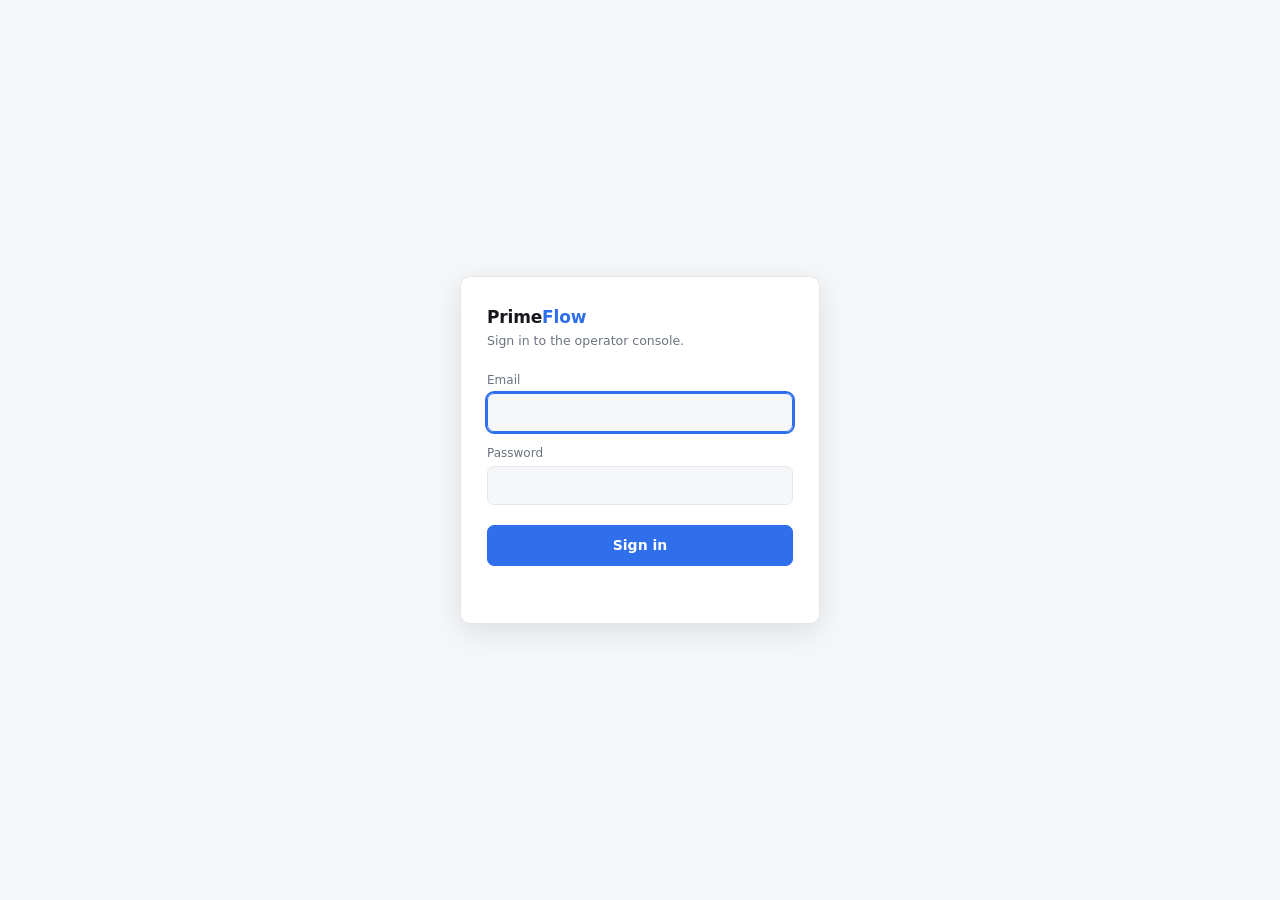
==== internal/server/ui/login.html @ 63664549 "Implement user management commands and session housekeeping in PrimeFlow" ====
<!doctype html>
<html lang="en">
<head>
<meta charset="utf-8">
<meta name="viewport" content="width=device-width, initial-scale=1">
<title>Sign in · PrimeFlow</title>
<link rel="icon" href="data:image/svg+xml,%3Csvg xmlns='http://www.w3.org/2000/svg' viewBox='0 0 32 32'%3E%3Crect width='32' height='32' rx='7' fill='%232f6feb'/%3E%3Cpath d='M9 8h14M9 16h10M9 24h6' stroke='white' stroke-width='3.4' stroke-linecap='round'/%3E%3C/svg%3E">
<style>
  :root {
    --bg: #f6f7f9; --panel: #ffffff; --ink: #16181d; --muted: #6b7280;
    --line: #e3e6ea; --accent: #2f6feb; --err: #c0392b;
  }
  @media (prefers-color-scheme: dark) {
    :root {
      --bg: #0f1115; --panel: #171a21; --ink: #e6e8ec; --muted: #9aa3b2;
      --line: #262b35; --accent: #6ea1ff; --err: #f87171;
    }
  }
  * { box-sizing: border-box; }
  body {
    margin: 0; min-height: 100vh; display: grid; place-items: center;
    background: var(--bg); color: var(--ink);
    font: 14px/1.5 ui-sans-serif, system-ui, -apple-system, "Segoe UI", Roboto, sans-serif;
  }
  .card {
    background: var(--panel); border: 1px solid var(--line); border-radius: 10px;
    padding: 28px 26px; width: min(360px, 92vw); box-shadow: 0 8px 30px rgba(0,0,0,.10);
  }
  .brand { font-weight: 650; font-size: 17px; letter-spacing: -0.01em; margin-bottom: 2px; }
  .brand span { color: var(--accent); }
  .sub { color: var(--muted); font-size: 12.5px; margin-bottom: 20px; }
  label { display: block; font-size: 12px; color: var(--muted); margin: 12px 0 4px; }
  input {
    width: 100%; font: inherit; padding: 8px 10px; border-radius: 7px;
    border: 1px solid var(--line); background: var(--bg); color: var(--ink);
  }
  input:focus { outline: 2px solid var(--accent); outline-offset: 0; border-color: var(--accent); }
  button {
    width: 100%; margin-top: 20px; font: inherit; font-weight: 600; cursor: pointer;
    padding: 9px 12px; border-radius: 7px; border: 1px solid var(--accent);
    background: var(--accent); color: #fff;
  }
  button:disabled { opacity: .6; cursor: default; }
  .err { color: var(--err); font-size: 12.5px; margin-top: 14px; min-height: 1.2em; }
</style>
</head>
<body>
<form class="card" id="f">
  <div class="brand">Prime<span>Flow</span></div>
  <div class="sub">Sign in to the operator console.</div>
  <label for="email">Email</label>
  <input id="email" type="email" autocomplete="username" required autofocus>
  <label for="password">Password</label>
  <input id="password" type="password" autocomplete="current-password" required>
  <button id="go" type="submit">Sign in</button>
  <div class="err" id="err"></div>
</form>
<script>
  const f = document.getElementById('f');
  const err = document.getElementById('err');
  const go = document.getElementById('go');
  const next = new URLSearchParams(location.search).get('next') || '/';
  f.addEventListener('submit', async (e) => {
    e.preventDefault();
    err.textContent = '';
    go.disabled = true;
    try {
      const r = await fetch('/api/v1/auth/login', {
        method: 'POST',
        headers: { 'Content-Type': 'application/json' },
        credentials: 'same-origin',
        body: JSON.stringify({
          email: document.getElementById('email').value.trim(),
          password: document.getElementById('password').value,
        }),
      });
      const body = await r.json().catch(() => ({}));
      if (!r.ok) throw new Error(body.error || r.statusText);
      location.href = next.startsWith('/') ? next : '/';
    } catch (ex) {
      err.textContent = ex.message;
      go.disabled = false;
    }
  });
</script>
</body>
</html>
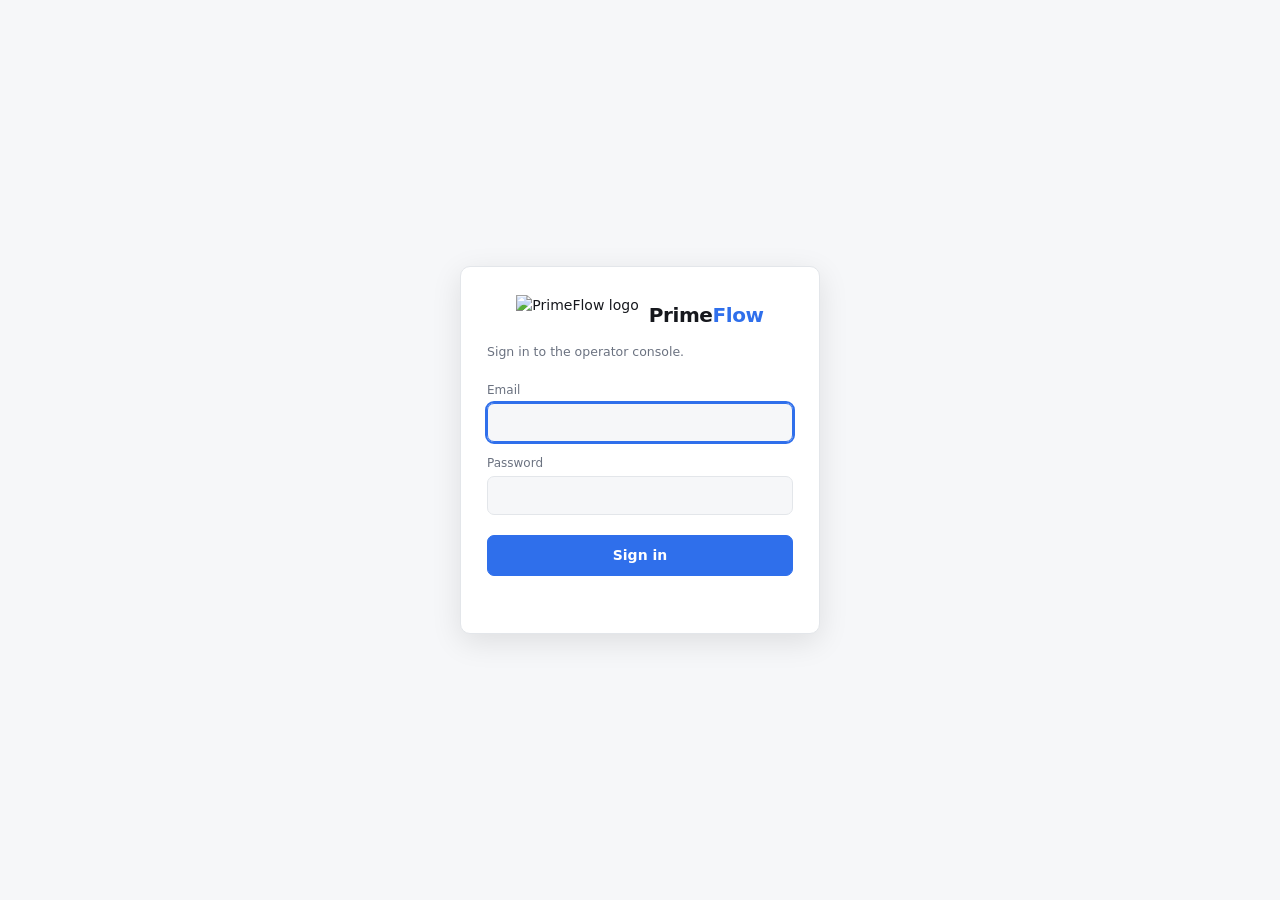
==== commit cf5178ba: "Refactor code structure for improved readability and maintainability" ====
--- a/internal/server/ui/login.html
+++ b/internal/server/ui/login.html
@@ -26,8 +26,23 @@
     background: var(--panel); border: 1px solid var(--line); border-radius: 10px;
     padding: 28px 26px; width: min(360px, 92vw); box-shadow: 0 8px 30px rgba(0,0,0,.10);
   }
-  .brand { font-weight: 650; font-size: 17px; letter-spacing: -0.01em; margin-bottom: 2px; }
-  .brand span { color: var(--accent); }
+  .brand {
+    display: flex; align-items: center; justify-content: center;
+    gap: 10px;
+    margin-bottom: 8px;
+  }
+  .brand-logo {
+    display: block; width: auto; height: 40px;
+  }
+  .brand-name {
+    font-size: 20px;
+    font-weight: 700;
+    letter-spacing: -0.02em;
+    color: var(--ink);
+  }
+  .brand-name .accent {
+    color: var(--accent);
+  }
   .sub { color: var(--muted); font-size: 12.5px; margin-bottom: 20px; }
   label { display: block; font-size: 12px; color: var(--muted); margin: 12px 0 4px; }
   input {
@@ -41,18 +56,30 @@
     background: var(--accent); color: #fff;
   }
   button:disabled { opacity: .6; cursor: default; }
+  button.sso {
+    background: var(--panel); color: var(--ink); border-color: var(--line);
+    margin-top: 10px;
+  }
+  .or { text-align: center; color: var(--muted); font-size: 11.5px; margin: 14px 0 0; }
   .err { color: var(--err); font-size: 12.5px; margin-top: 14px; min-height: 1.2em; }
 </style>
 </head>
 <body>
 <form class="card" id="f">
-  <div class="brand">Prime<span>Flow</span></div>
+  <div class="brand" aria-label="PrimeFlow">
+    <img class="brand-logo" src="/primeflow.png" alt="PrimeFlow logo" />
+    <div class="brand-name">Prime<span class="accent">Flow</span></div>
+  </div>
   <div class="sub">Sign in to the operator console.</div>
   <label for="email">Email</label>
   <input id="email" type="email" autocomplete="username" required autofocus>
   <label for="password">Password</label>
   <input id="password" type="password" autocomplete="current-password" required>
   <button id="go" type="submit">Sign in</button>
+  <div id="sso-wrap" hidden>
+    <div class="or">or</div>
+    <button type="button" class="sso" id="sso"></button>
+  </div>
   <div class="err" id="err"></div>
 </form>
 <script>
@@ -60,6 +87,17 @@
   const err = document.getElementById('err');
   const go = document.getElementById('go');
   const next = new URLSearchParams(location.search).get('next') || '/';
+
+  if (new URLSearchParams(location.search).get('sso_error')) {
+    err.textContent = 'Single sign-on failed (' + new URLSearchParams(location.search).get('sso_error') + '). Try again or use a password.';
+  }
+  fetch('/api/v1/auth/config', { credentials: 'same-origin' }).then(r => r.json()).then(cfg => {
+    if (cfg && cfg.oidc) {
+      document.getElementById('sso').textContent = 'Sign in with ' + (cfg.oidc_label || 'SSO');
+      document.getElementById('sso').onclick = () => { location.href = '/api/v1/auth/oidc/login'; };
+      document.getElementById('sso-wrap').hidden = false;
+    }
+  }).catch(() => {});
   f.addEventListener('submit', async (e) => {
     e.preventDefault();
     err.textContent = '';
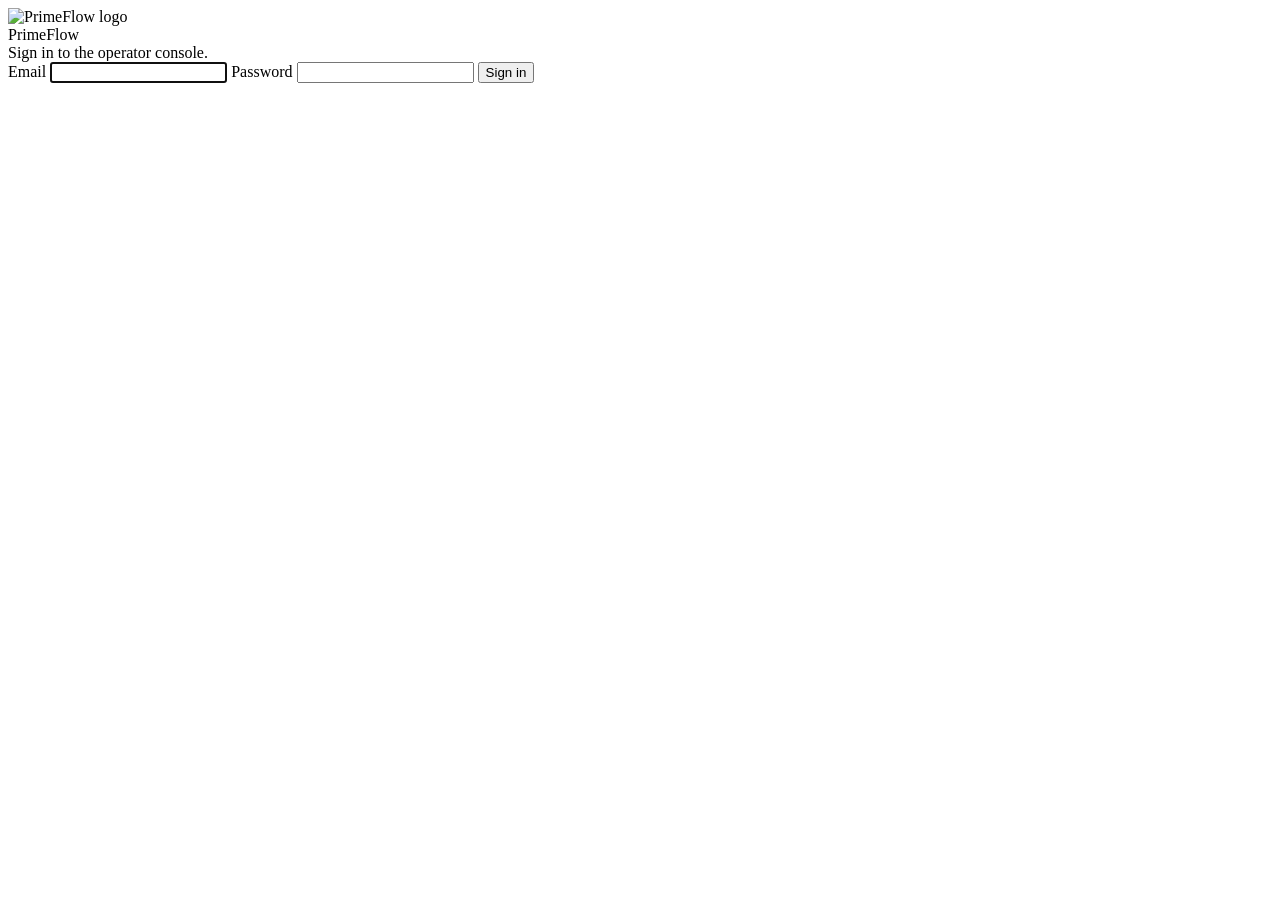
==== commit c43d662a: "refactor(console): drive handlers from data attributes, add a CSP The console reached its handlers t" ====
--- a/internal/server/ui/login.html
+++ b/internal/server/ui/login.html
@@ -4,65 +4,8 @@
 <meta charset="utf-8">
 <meta name="viewport" content="width=device-width, initial-scale=1">
 <title>Sign in · PrimeFlow</title>
-<link rel="icon" href="data:image/svg+xml,%3Csvg xmlns='http://www.w3.org/2000/svg' viewBox='0 0 32 32'%3E%3Crect width='32' height='32' rx='7' fill='%232f6feb'/%3E%3Cpath d='M9 8h14M9 16h10M9 24h6' stroke='white' stroke-width='3.4' stroke-linecap='round'/%3E%3C/svg%3E">
-<style>
-  :root {
-    --bg: #f6f7f9; --panel: #ffffff; --ink: #16181d; --muted: #6b7280;
-    --line: #e3e6ea; --accent: #2f6feb; --err: #c0392b;
-  }
-  @media (prefers-color-scheme: dark) {
-    :root {
-      --bg: #0f1115; --panel: #171a21; --ink: #e6e8ec; --muted: #9aa3b2;
-      --line: #262b35; --accent: #6ea1ff; --err: #f87171;
-    }
-  }
-  * { box-sizing: border-box; }
-  body {
-    margin: 0; min-height: 100vh; display: grid; place-items: center;
-    background: var(--bg); color: var(--ink);
-    font: 14px/1.5 ui-sans-serif, system-ui, -apple-system, "Segoe UI", Roboto, sans-serif;
-  }
-  .card {
-    background: var(--panel); border: 1px solid var(--line); border-radius: 10px;
-    padding: 28px 26px; width: min(360px, 92vw); box-shadow: 0 8px 30px rgba(0,0,0,.10);
-  }
-  .brand {
-    display: flex; align-items: center; justify-content: center;
-    gap: 10px;
-    margin-bottom: 8px;
-  }
-  .brand-logo {
-    display: block; width: auto; height: 40px;
-  }
-  .brand-name {
-    font-size: 20px;
-    font-weight: 700;
-    letter-spacing: -0.02em;
-    color: var(--ink);
-  }
-  .brand-name .accent {
-    color: var(--accent);
-  }
-  .sub { color: var(--muted); font-size: 12.5px; margin-bottom: 20px; }
-  label { display: block; font-size: 12px; color: var(--muted); margin: 12px 0 4px; }
-  input {
-    width: 100%; font: inherit; padding: 8px 10px; border-radius: 7px;
-    border: 1px solid var(--line); background: var(--bg); color: var(--ink);
-  }
-  input:focus { outline: 2px solid var(--accent); outline-offset: 0; border-color: var(--accent); }
-  button {
-    width: 100%; margin-top: 20px; font: inherit; font-weight: 600; cursor: pointer;
-    padding: 9px 12px; border-radius: 7px; border: 1px solid var(--accent);
-    background: var(--accent); color: #fff;
-  }
-  button:disabled { opacity: .6; cursor: default; }
-  button.sso {
-    background: var(--panel); color: var(--ink); border-color: var(--line);
-    margin-top: 10px;
-  }
-  .or { text-align: center; color: var(--muted); font-size: 11.5px; margin: 14px 0 0; }
-  .err { color: var(--err); font-size: 12.5px; margin-top: 14px; min-height: 1.2em; }
-</style>
+<link rel="icon" type="image/png" href="/primeflow.png">
+<link rel="stylesheet" href="/css/login.css">
 </head>
 <body>
 <form class="card" id="f">
@@ -82,44 +25,6 @@
   </div>
   <div class="err" id="err"></div>
 </form>
-<script>
-  const f = document.getElementById('f');
-  const err = document.getElementById('err');
-  const go = document.getElementById('go');
-  const next = new URLSearchParams(location.search).get('next') || '/';
-
-  if (new URLSearchParams(location.search).get('sso_error')) {
-    err.textContent = 'Single sign-on failed (' + new URLSearchParams(location.search).get('sso_error') + '). Try again or use a password.';
-  }
-  fetch('/api/v1/auth/config', { credentials: 'same-origin' }).then(r => r.json()).then(cfg => {
-    if (cfg && cfg.oidc) {
-      document.getElementById('sso').textContent = 'Sign in with ' + (cfg.oidc_label || 'SSO');
-      document.getElementById('sso').onclick = () => { location.href = '/api/v1/auth/oidc/login'; };
-      document.getElementById('sso-wrap').hidden = false;
-    }
-  }).catch(() => {});
-  f.addEventListener('submit', async (e) => {
-    e.preventDefault();
-    err.textContent = '';
-    go.disabled = true;
-    try {
-      const r = await fetch('/api/v1/auth/login', {
-        method: 'POST',
-        headers: { 'Content-Type': 'application/json' },
-        credentials: 'same-origin',
-        body: JSON.stringify({
-          email: document.getElementById('email').value.trim(),
-          password: document.getElementById('password').value,
-        }),
-      });
-      const body = await r.json().catch(() => ({}));
-      if (!r.ok) throw new Error(body.error || r.statusText);
-      location.href = next.startsWith('/') ? next : '/';
-    } catch (ex) {
-      err.textContent = ex.message;
-      go.disabled = false;
-    }
-  });
-</script>
+<script type="module" src="/js/login.js"></script>
 </body>
 </html>
